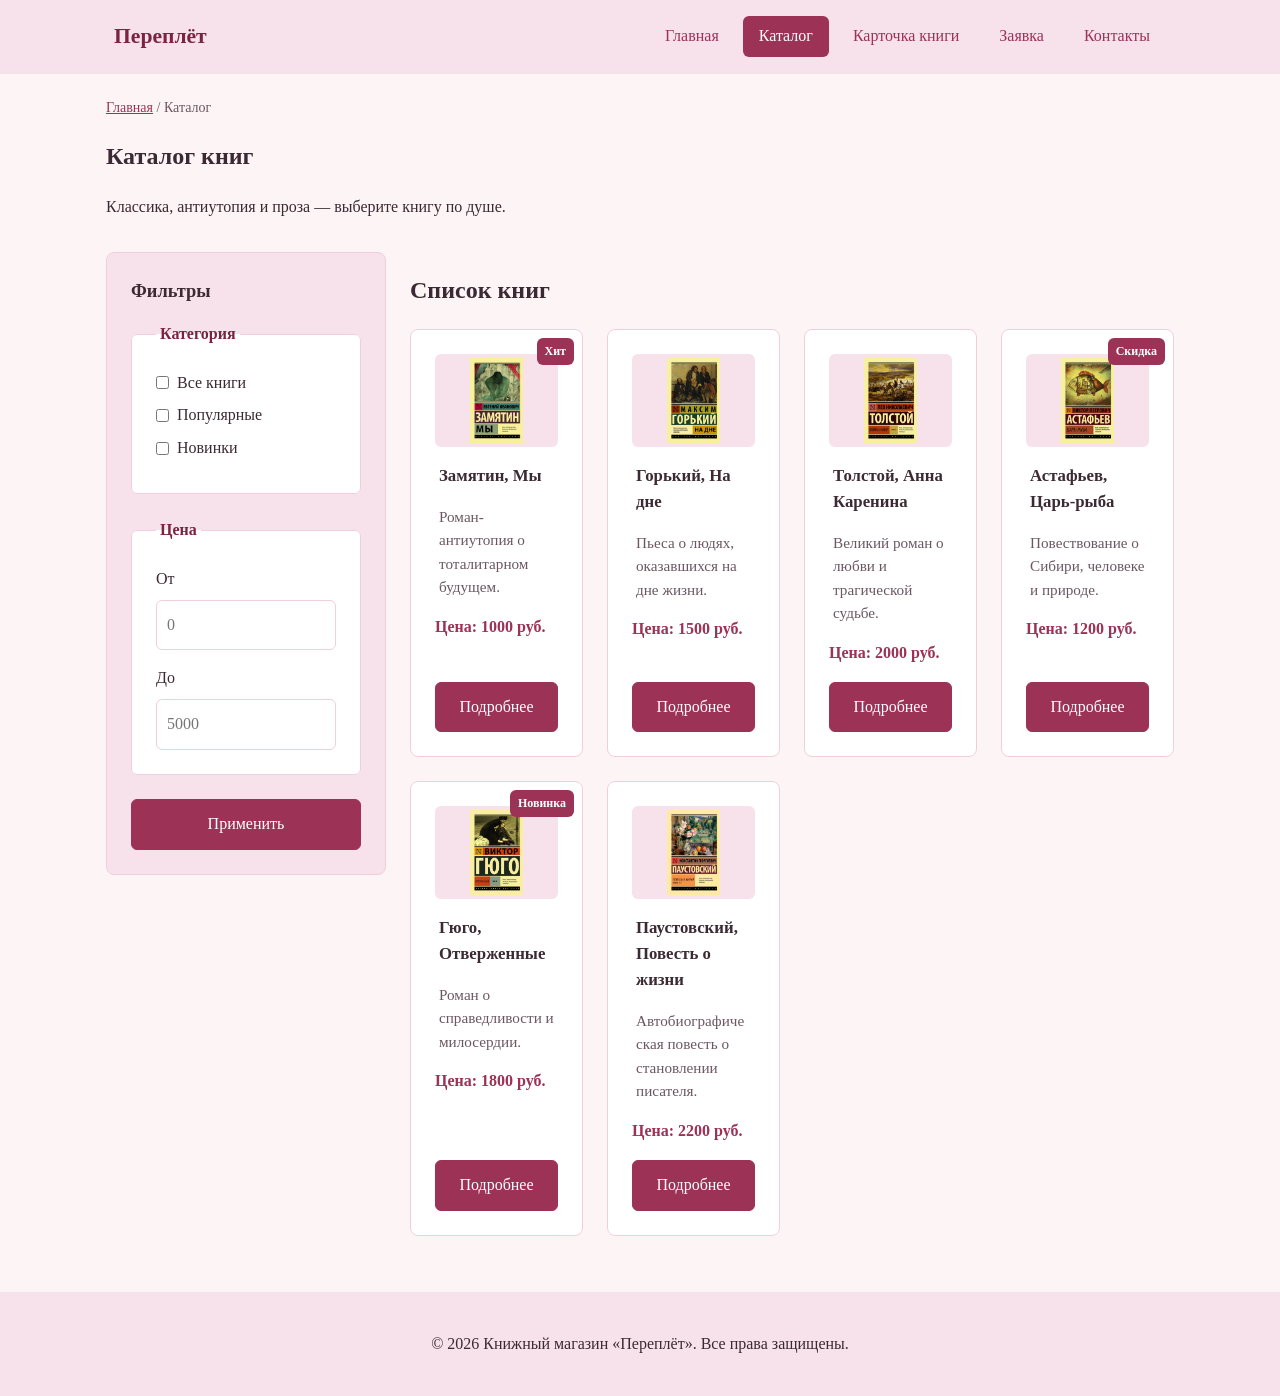
==== catalog.html @ 9b455388 "Initial commit: сайт книжного магазина «Переплёт»" ====
<!DOCTYPE html>
<html lang="ru">
<head>
  <meta charset="UTF-8">
  <meta name="viewport" content="width=device-width, initial-scale=1.0">
  <meta name="description" content="Каталог книг интернет-магазина «Переплёт».">
  <title>Каталог книг — Переплёт</title>
  <link rel="stylesheet" href="css/style.css">
  <link rel="stylesheet" href="css/responsive.css">
  <script src="js/main.js" defer></script>
</head>
<body>
  <a class="skip-link" href="#main">Перейти к основному содержимому</a>

  <header class="site-header">
    <div class="site-header__inner">
      <a class="site-header__logo" href="index.html">Переплёт</a>
      
      <input type="checkbox" id="nav-toggle" class="nav-toggle" aria-label="Открыть меню">
      <label for="nav-toggle" class="nav-toggle-label" aria-hidden="true"><span></span></label>

      <nav class="site-nav" aria-label="Основная навигация">
        <ul class="site-nav__list">
          <li><a class="site-nav__link" href="index.html">Главная</a></li>
          <li><a class="site-nav__link site-nav__link--active" href="catalog.html" aria-current="page">Каталог</a></li>
          <li><a class="site-nav__link" href="product.html">Карточка книги</a></li>
          <li><a class="site-nav__link" href="order.html">Заявка</a></li>
          <li><a class="site-nav__link" href="contacts.html">Контакты</a></li>
        </ul>
      </nav>
    </div>
  </header>

  <main id="main">
    <nav class="breadcrumbs" aria-label="Хлебные крошки">
      <a class="breadcrumbs__link" href="index.html">Главная</a>
      <span class="breadcrumbs__current">Каталог</span>
    </nav>

    <section class="section">
      <h1>Каталог книг</h1>
      <p>Классика, антиутопия и проза — выберите книгу по душе.</p>
    </section>

    <section class="catalog-layout">
      <aside class="catalog-filters">
        <h2>Фильтры</h2>
        <form class="filters-form" action="#" method="get">
          <fieldset>
            <legend>Категория</legend>
            <label class="filters-form__label"><input type="checkbox" name="category" value="all"> Все книги</label>
            <label class="filters-form__label"><input type="checkbox" name="category" value="popular"> Популярные</label>
            <label class="filters-form__label"><input type="checkbox" name="category" value="new"> Новинки</label>
          </fieldset>
          <fieldset>
            <legend>Цена</legend>
            <label class="filters-form__label" for="price-from">От</label>
            <input class="filters-form__input" id="price-from" name="price-from" type="number" min="0" placeholder="0">
            <label class="filters-form__label" for="price-to">До</label>
            <input class="filters-form__input" id="price-to" name="price-to" type="number" min="0" placeholder="5000">
          </fieldset>
          <button class="button button--primary" type="submit">Применить</button>
        </form>
      </aside>

      <section class="catalog-products">
        <h2>Список книг</h2>
        <div class="products-grid">
          <article class="product-card product-card--featured">
            <span class="product-card__badge">Хит</span>
            <img class="product-card__image"
                 src="images/im_1.jpg"
                 alt="Обложка книги «Мы»"
                 width="400" height="300" loading="lazy">
            <h3 class="product-card__title">Замятин, Мы</h3>
            <p class="product-card__description">Роман-антиутопия о тоталитарном будущем.</p>
            <p class="product-card__price">Цена: 1000 руб.</p>
            <a class="button button--primary product-card__button" href="product.html">Подробнее</a>
          </article>

          <article class="product-card">
            <img class="product-card__image" src="images/im_2.jpg" alt="Обложка пьесы «На дне»" width="400" height="300">
            <h3 class="product-card__title">Горький, На дне</h3>
            <p class="product-card__description">Пьеса о людях, оказавшихся на дне жизни.</p>
            <p class="product-card__price">Цена: 1500 руб.</p>
            <a class="button button--primary product-card__button" href="product.html">Подробнее</a>
          </article>

          <article class="product-card">
            <img class="product-card__image" src="images/im_3.jpg" alt="Обложка романа «Анна Каренина»" width="400" height="300">
            <h3 class="product-card__title">Толстой, Анна Каренина</h3>
            <p class="product-card__description">Великий роман о любви и трагической судьбе.</p>
            <p class="product-card__price">Цена: 2000 руб.</p>
            <a class="button button--primary product-card__button" href="product.html">Подробнее</a>
          </article>

          <article class="product-card product-card--discount">
            <span class="product-card__badge">Скидка</span>
            <img class="product-card__image" src="images/im_4.jpg" alt="Обложка книги «Царь-рыба»" width="400" height="300">
            <h3 class="product-card__title">Астафьев, Царь-рыба</h3>
            <p class="product-card__description">Повествование о Сибири, человеке и природе.</p>
            <p class="product-card__price">Цена: 1200 руб.</p>
            <a class="button button--primary product-card__button" href="product.html">Подробнее</a>
          </article>

          <article class="product-card product-card--new">
            <span class="product-card__badge">Новинка</span>
            <img class="product-card__image" src="images/im_5.jpg" alt="Обложка романа «Отверженные»" width="400" height="300">
            <h3 class="product-card__title">Гюго, Отверженные</h3>
            <p class="product-card__description">Роман о справедливости и милосердии.</p>
            <p class="product-card__price">Цена: 1800 руб.</p>
            <a class="button button--primary product-card__button" href="product.html">Подробнее</a>
          </article>

          <article class="product-card">
            <img class="product-card__image" src="images/im_6.jpg" alt="Обложка книги «Повесть о жизни»" width="400" height="300">
            <h3 class="product-card__title">Паустовский, Повесть о жизни</h3>
            <p class="product-card__description">Автобиографическая повесть о становлении писателя.</p>
            <p class="product-card__price">Цена: 2200 руб.</p>
            <a class="button button--primary product-card__button" href="product.html">Подробнее</a>
          </article>
        </div>
      </section>
    </section>
  </main>

  <footer class="site-footer">
    <p>&copy; 2026 Книжный магазин «Переплёт». Все права защищены.</p>
  </footer>
  <button class="to-top" id="to-top" type="button" aria-label="Наверх">↑</button>
</body>
</html>
---- css/style.css ----
/* ===================================
   1. Переменные проекта — палитра «пыльная роза»
   =================================== */
:root {
  --color-bg: #fdf4f6;
  --color-text: #3b2a33;
  --color-muted: #6b5762;
  --color-primary: #9c3256;
  --color-primary-dark: #7a2442;
  --color-border: #f0cfdc;
  --color-surface: #f7e1ea;
  --color-surface-accent: #fce6ef;
  --color-danger: #b83e52;
  --color-success: #3d7a52;
  --color-success-bg: #eff8f1;
  --color-white: #ffffff;

  --space-xs: 4px;
  --space-sm: 8px;
  --space-md: 16px;
  --space-lg: 24px;
  --space-xl: 32px;

  --radius-sm: 6px;
  --radius-md: 8px;
  --radius-lg: 12px;
}

/* ===================================
   2. Базовые стили (Mobile First)
   =================================== */
* { box-sizing: border-box; }
html { scroll-behavior: smooth; }

body {
  margin: 0;
  font-family: Georgia, "Times New Roman", serif;
  line-height: 1.55;
  color: var(--color-text);
  background-color: var(--color-bg);
  display: flex;
  flex-direction: column;
  min-height: 100vh;
  overflow-x: hidden;
}

html.no-scroll, body.no-scroll { overflow: hidden; }
body.no-scroll { padding-right: var(--scrollbar-width, 0px); }

main {
  flex: 1;
  padding: var(--space-lg) var(--space-md);
  width: 100%;
  max-width: 1100px;
  margin-inline: auto;
}

/* Ссылка пропуска (A11y) */
.skip-link {
  position: absolute;
  left: 16px;
  top: -100px;
  z-index: 1000;
  padding: 8px 12px;
  color: var(--color-white);
  background-color: var(--color-primary-dark);
  border-radius: var(--radius-sm);
  text-decoration: none;
}
.skip-link:focus, .skip-link:focus-visible { top: 16px; }

:focus-visible { outline: 3px solid var(--color-primary); outline-offset: 3px; }
a { color: var(--color-primary); }
a:hover { color: var(--color-primary-dark); }
img { max-width: 100%; height: auto; display: block; }

/* ===================================
   3. Блок: Кнопки
   =================================== */
.button {
  display: inline-block;
  padding: 12px var(--space-md);
  border: 1px solid transparent;
  border-radius: var(--radius-sm);
  font: inherit;
  text-decoration: none;
  cursor: pointer;
  text-align: center;
  transition: background-color 0.2s ease, color 0.2s ease, border-color 0.2s ease;
}

/* Основная кнопка — при наведении чуть темнее, но остаётся заливкой */
.button--primary {
  color: var(--color-white);
  background-color: var(--color-primary);
  border-color: var(--color-primary);
}
.button--primary:hover {
  color: var(--color-white);
  background-color: var(--color-primary-dark);
  border-color: var(--color-primary-dark);
}

/* Вторичная кнопка — при наведении НЕ становится однотонной заливкой */
.button--secondary {
  color: var(--color-primary);
  background-color: transparent;
  border: 1px solid var(--color-primary);
}
.button--secondary:hover {
  color: var(--color-primary-dark);
  background-color: var(--color-surface-accent);
  border-color: var(--color-primary-dark);
}

/* ===================================
   4. Блок: site-header и Бургер-меню
   =================================== */
.site-header {
  background-color: var(--color-surface);
  position: static;
  box-shadow: 0 1px 0 rgba(59, 42, 51, 0.06);
}

.site-header__inner {
  max-width: 1100px;
  margin: 0 auto;
  padding: var(--space-md);
  display: flex;
  flex-direction: column;
  align-items: center;
  position: relative;
}

.site-header__logo {
  font-weight: 700;
  font-size: 1.35rem;
  color: var(--color-primary-dark);
  text-decoration: none;
}

.nav-toggle { display: none; }

.nav-toggle-label {
  display: block;
  position: absolute;
  top: 50%;
  right: var(--space-md);
  transform: translateY(-50%);
  padding: 10px;
  cursor: pointer;
  z-index: 100;
}
.nav-toggle-label span,
.nav-toggle-label span::before,
.nav-toggle-label span::after {
  display: block;
  background: var(--color-primary);
  height: 2px;
  width: 25px;
  position: relative;
  transition: all 0.3s ease;
}
.nav-toggle-label span::before,
.nav-toggle-label span::after {
  content: '';
  position: absolute;
}
.nav-toggle-label span::before { top: -8px; }
.nav-toggle-label span::after { top: 8px; }

.nav-toggle:checked ~ .nav-toggle-label span { background: transparent; }
.nav-toggle:checked ~ .nav-toggle-label span::before { transform: rotate(45deg); top: 0; }
.nav-toggle:checked ~ .nav-toggle-label span::after { transform: rotate(-45deg); top: 0; }

.site-nav {
  display: none;
  width: 100%;
  margin-top: var(--space-md);
}
.nav-toggle:checked ~ .site-nav {
  display: block;
}

.site-nav__list {
  display: flex;
  flex-direction: column;
  align-items: stretch;
  gap: var(--space-xs);
  padding: 0;
  margin: 0;
  list-style: none;
}
.site-nav__link {
  display: block;
  padding: 12px var(--space-md);
  color: var(--color-primary);
  text-decoration: none;
  border-radius: var(--radius-sm);
  text-align: center;
  transition: background-color 0.2s ease, color 0.2s ease;
}
.site-nav__link:hover {
  color: var(--color-primary-dark);
  background-color: var(--color-surface-accent);
}
.site-nav__link--active {
  color: var(--color-white);
  background-color: var(--color-primary);
}

/* ===================================
   5. Остальные блоки
   =================================== */
.breadcrumbs {
  max-width: 1100px;
  margin: 0 auto var(--space-md);
  font-size: 14px;
  color: var(--color-muted);
}
.breadcrumbs__link { color: var(--color-primary); }
.breadcrumbs__current::before { content: " / "; }

/* ---------- HERO (главная) ---------- */
.hero {
  margin: 0 auto var(--space-xl);
  padding: var(--space-lg);
  background-color: var(--color-surface-accent);
  border: 1px solid var(--color-border);
  border-radius: var(--radius-lg);
}

.hero__content {
  padding: var(--space-md);
}

.hero__image-wrapper {
  margin-top: var(--space-lg);
  display: flex;
  align-items: center;
  justify-content: center;
}

.hero__image {
  width: 100%;
  height: auto;
  max-height: 420px;
  object-fit: contain;
  object-position: center;
  border-radius: var(--radius-md);
  background-color: var(--color-surface);
  padding: var(--space-xs);
}

/* ---------- Секции и сетки ---------- */
.section { margin: 0 auto var(--space-xl); }

.products-grid {
  display: grid;
  grid-template-columns: 1fr;
  gap: var(--space-lg);
}

/* ---------- Карточка товара ---------- */
.product-card {
  position: relative;
  display: flex;
  flex-direction: column;
  gap: var(--space-md);                 /* больше воздуха между блоками */
  padding: var(--space-lg);             /* увеличенный внутренний отступ */
  background-color: var(--color-white);
  border: 1px solid var(--color-border);
  border-radius: var(--radius-md);
  min-width: 0;
  text-align: center;                   /* мобильный вид: всё по центру */
}

/* Запасной вариант, если кнопки на странице товара идут без обёртки.
   Даёт вертикальный зазор между соседними кнопками. */
.product-card .button + .button {
  margin-top: var(--space-sm);
}

.product-card__image {
  width: 100%;
  aspect-ratio: 4 / 3;
  object-fit: contain;
  object-position: center;
  border-radius: var(--radius-sm);
  background-color: var(--color-surface);
  padding: var(--space-xs);
}

.product-card__title {
  margin: 0;
  font-size: 1.05rem;
  padding-inline: var(--space-xs);      /* текст не лип к краю карточки */
}

.product-card__description {
  margin: 0;
  color: var(--color-muted);
  font-size: 0.95rem;
  overflow-wrap: anywhere;
  padding-inline: var(--space-xs);
}

.product-card__price {
  margin: 0;
  font-weight: 700;
  color: var(--color-primary);
}

.product-card__button { margin-top: auto; width: 100%; }

.product-card__badge {
  position: absolute;
  top: var(--space-sm);
  right: var(--space-sm);
  padding: 4px 8px;
  font-size: 12px;
  font-weight: 700;
  color: var(--color-white);
  background-color: var(--color-primary);
  border-radius: var(--radius-sm);
  z-index: 1;
}

/* ---------- Группа кнопок на странице товара ----------
   Оберните кнопки «Оформить заявку» и «Вернуться в каталог» в
   <div class="product-actions">…</div>.
   flex-wrap + gap гарантируют, что при любом масштабе браузера
   кнопки не наезжают друг на друга. */
.product-actions {
  display: flex;
  flex-wrap: wrap;
  gap: var(--space-md);
  margin-top: var(--space-lg);
}
.product-actions .button {
  flex: 1 1 200px;      /* растягиваются, но не уже 200px */
  min-height: 44px;
}

/* ---------- Каталог ---------- */
.catalog-layout {
  margin: 0 auto var(--space-xl);
  display: grid;
  gap: var(--space-lg);
}

.catalog-filters {
  padding: var(--space-lg);             /* чуть больше воздуха вокруг фильтров */
  border: 1px solid var(--color-border);
  border-radius: var(--radius-md);
  background-color: var(--color-surface);
}
.catalog-filters h2 {
  margin: 0 0 var(--space-md);
  font-size: 1.15rem;
}

.filters-form { display: grid; gap: var(--space-lg); }

.filters-form fieldset {
  margin: 0;
  padding: var(--space-md) var(--space-lg) var(--space-lg);
  padding-top: var(--space-lg);          /* место под legend */
  border: 1px solid var(--color-border);
  border-radius: var(--radius-sm);
  background: var(--color-white);
}

/* legend «врезается» в рамку и не слипается с содержимым */
.filters-form legend {
  padding: 0 var(--space-xs);
  font-weight: 700;
  color: var(--color-primary-dark);
}

/* Чекбокс + текст в одну строку с гарантированным зазором */
.filters-form__label {
  display: flex;
  align-items: center;
  gap: var(--space-sm);
  margin-bottom: var(--space-sm);
  cursor: pointer;
}
.filters-form__label input[type="checkbox"] {
  margin: 0;
  flex: 0 0 auto;
}

/* Поля ввода — отступ снизу, чтобы «От» и «До» не слипались */
.filters-form__input {
  width: 100%;
  padding: 12px 10px;
  margin-bottom: var(--space-md);
  border: 1px solid var(--color-border);
  border-radius: var(--radius-sm);
  font: inherit;
}
/* У последнего поля в fieldset нижний отступ снимаем */
.filters-form__input:last-of-type {
  margin-bottom: 0;
}

/* Кнопка «Применить» — отделена от полей за счёт gap у .filters-form */
.filters-form .button {
  width: 100%;
  min-height: 44px;
}

/* ---------- Таблицы ---------- */
.table-wrapper {
  overflow-x: auto;
  -webkit-overflow-scrolling: touch;
  margin-block: var(--space-md);
  width: 100%;
}
.product-table {
  width: 100%;
  min-width: 600px;
  border-collapse: collapse;
  font-size: 14px;
}
.product-table th,
.product-table td {
  padding: var(--space-sm) var(--space-md);
  border: 1px solid var(--color-border);
  text-align: left;
}
.product-table caption {
  text-align: left;
  font-weight: 700;
  padding-bottom: var(--space-sm);
}
.product-table thead th { background-color: var(--color-surface); }

/* ---------- Формы ---------- */
.order-form {
  display: grid;
  gap: var(--space-md);
  width: 100%;
  max-width: 560px;
  margin: 0 auto;
}
.order-form__field { display: grid; gap: var(--space-xs); }
.order-form__label { font-weight: 700; }
.order-form__input,
.order-form__select,
.order-form__textarea {
  width: 100%;
  min-height: 44px;
  padding: 10px 12px;
  border: 1px solid var(--color-border);
  border-radius: var(--radius-sm);
  font: inherit;
}
.order-form__textarea { min-height: 120px; resize: vertical; }
.order-form__input--checkbox { min-height: auto; width: auto; }
.order-form__actions {
  display: flex;
  flex-direction: column;
  gap: var(--space-md);
  margin-top: var(--space-md);
}

/* ---------- Диалог ---------- */
.order-dialog {
  width: min(100% - 32px, 560px);
  max-height: 90vh;
  overflow-y: auto;
  padding: var(--space-lg);
  border: 1px solid var(--color-border);
  border-radius: var(--radius-lg);
}
.order-dialog::backdrop { background-color: rgba(59, 42, 51, 0.6); }
.order-dialog__title { margin-top: 0; }

/* ---------- Футер и кнопка «наверх» ---------- */
.site-footer {
  padding: var(--space-lg);
  background-color: var(--color-surface);
  text-align: center;
}
.to-top {
  position: fixed;
  right: 16px;
  bottom: 16px;
  width: 44px;
  height: 44px;
  border-radius: 50%;
  background-color: var(--color-primary);
  color: var(--color-white);
  font-size: 20px;
  border: none;
  cursor: pointer;
  z-index: 50;
  opacity: 0;
  visibility: hidden;
  transition: opacity 0.2s;
}
.to-top.is-visible { opacity: 1; visibility: visible; }
---- css/responsive.css ----
/* ===================================
   Адаптивные стили (Mobile First)
   =================================== */

/* Планшеты (от 640px) */
@media (min-width: 640px) {
  .products-grid { grid-template-columns: repeat(2, minmax(0, 1fr)); }
  .order-form__actions { flex-direction: row; }
}

/* Планшеты / Ноутбуки (от 768px) */
@media (min-width: 768px) {
  /* Возвращаем обычную шапку и скрываем бургер, sticky - фиксирует объект на одном месте */
  .site-header { position: sticky; top: 0; z-index: 100; }
  .site-header__inner {
    flex-direction: row;
    justify-content: space-between;
    padding: var(--space-md) var(--space-lg);
  }
  .nav-toggle-label { display: none; }

  /* Возвращаем меню в строку */
  .site-nav { display: block !important; width: auto; margin-top: 0; }
  .site-nav__list { flex-direction: row; flex-wrap: wrap; gap: var(--space-sm); }
  .site-nav__link { padding: 8px 16px; }

  .hero { padding: var(--space-xl); }

  /* На планшетах/десктопе сетка hero сама разносит текст и картинку,
     поэтому верхний отступ у картинки больше не нужен */
  .hero__image-wrapper { margin-top: 0; }

  /* На десктопе возвращаем карточкам левое выравнивание */
  .product-card { text-align: left; }

  .order-form { grid-template-columns: repeat(2, minmax(0, 1fr)); }
  .order-form__field--wide { grid-column: 1 / -1; }

  /* На широких экранах кнопки в группе не растягиваются на всю ширину,
     а прижимаются друг к другу с сохранением gap */
  .product-actions { justify-content: flex-start; }
  .product-actions .button { flex: 0 1 auto; min-width: 200px; }
}

/* Десктоп (от 900px) */
@media (min-width: 900px) {
  .hero {
    display: grid;
    grid-template-columns: 1fr 1fr;
    gap: var(--space-xl);
    align-items: center;
  }
}

/* Десктоп / Каталог (от 1024px) */
@media (min-width: 1024px) {
  .products-grid { grid-template-columns: repeat(3, minmax(0, 1fr)); }
  .catalog-layout {
    grid-template-columns: 280px minmax(0, 1fr);
    align-items: start;
  }
  .catalog-filters { position: sticky; top: 88px; }
}

/* Широкие экраны (от 1280px) */
@media (min-width: 1280px) {
  .products-grid { grid-template-columns: repeat(4, minmax(0, 1fr)); }
}


/* ===================================
   КАРТОЧНОЕ ПРЕДСТАВЛЕНИЕ ТАБЛИЦЫ (Мобильные)
   =================================== */
@media (max-width: 767px) {
  .table-wrapper:has(.product-table--specs) {
    overflow-x: visible;
  }

  .product-table--specs {
    min-width: 100%;
    display: block;
  }

  .product-table--specs thead {
    display: none;
  }

  .product-table--specs,
  .product-table--specs tbody,
  .product-table--specs tr,
  .product-table--specs td {
    display: block;
    width: 100%;
  }

  .product-table--specs tr {
    margin-bottom: var(--space-md);
    border: 1px solid var(--color-border);
    border-radius: var(--radius-md);
    background-color: var(--color-white);
    padding: var(--space-sm);
  }

  .product-table--specs th[scope="row"] {
    display: none;
  }

  .product-table--specs td {
    border: none;
    border-bottom: 1px solid var(--color-surface);
    display: flex;
    justify-content: space-between;
    align-items: center;
    padding: var(--space-sm) var(--space-xs);
    text-align: right;
  }

  .product-table--specs td:last-child {
    border-bottom: none;
  }

  .product-table--specs td::before {
    content: attr(data-label);
    font-weight: 700;
    color: var(--color-primary);
    text-align: left;
    padding-right: var(--space-md);
  }
}
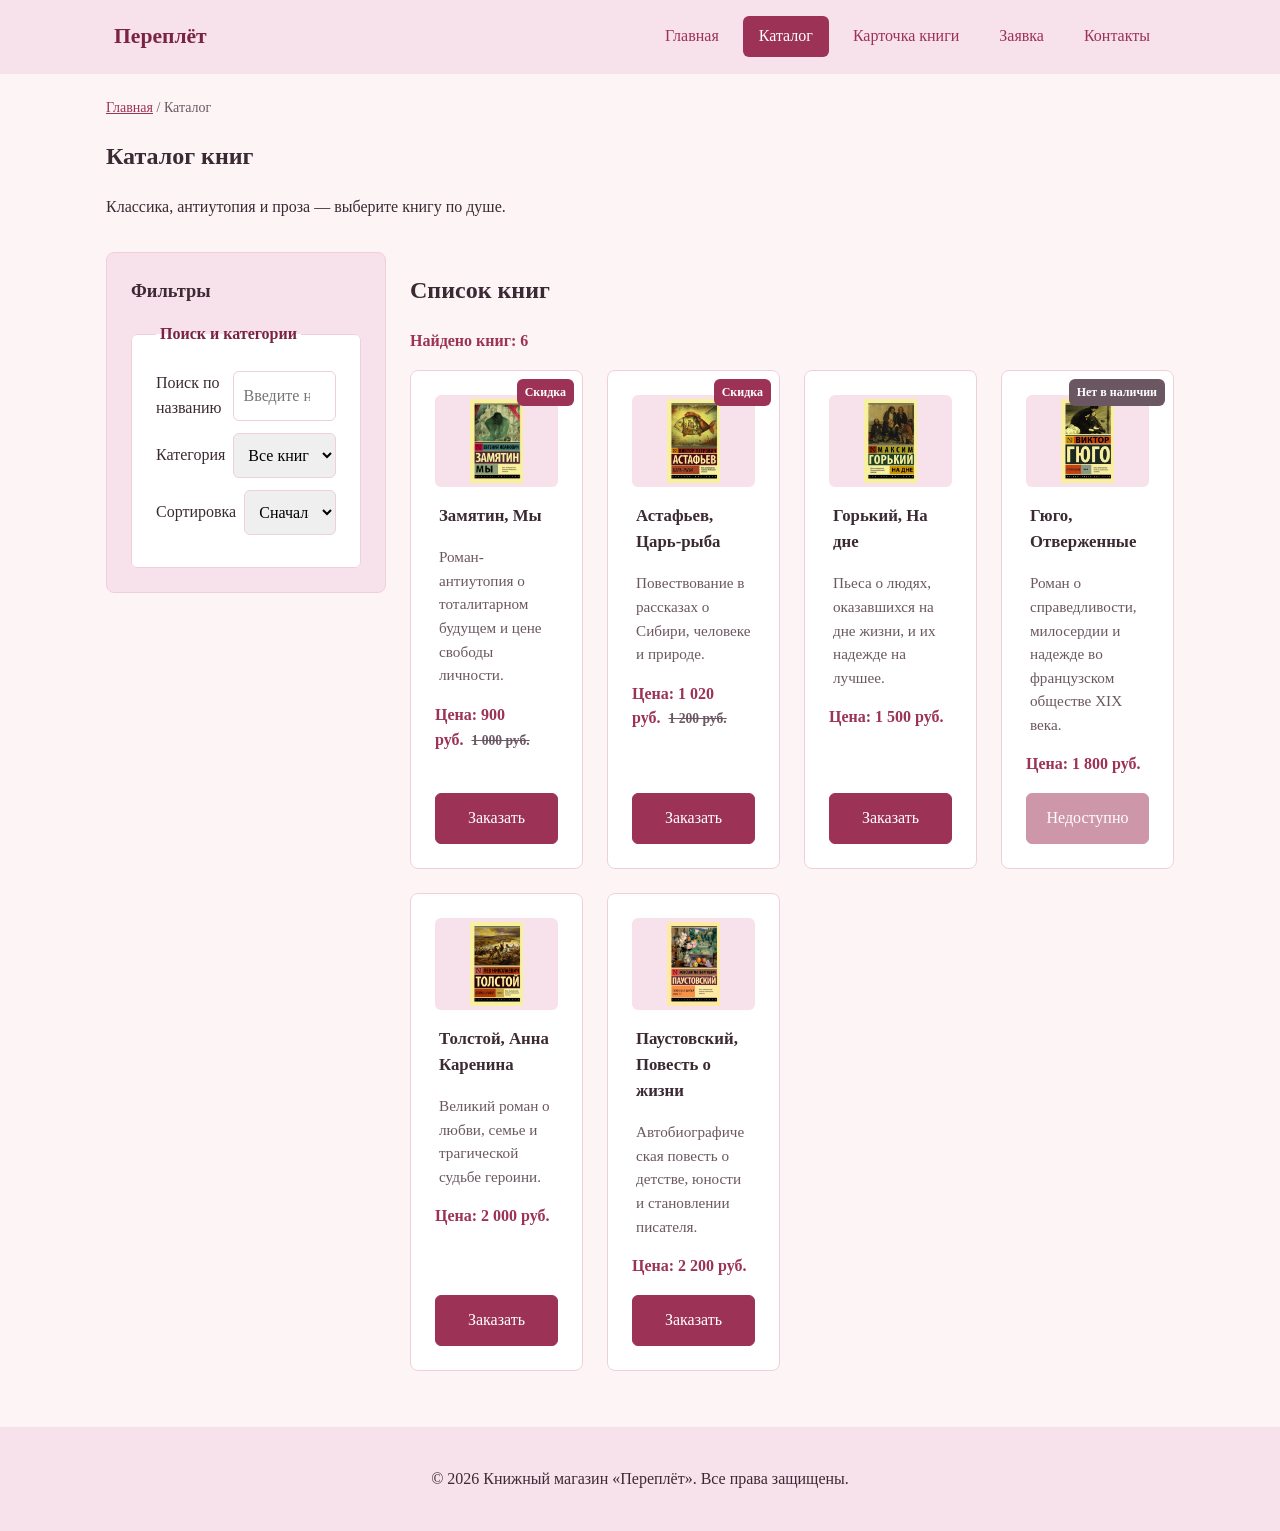
==== commit ca662ca8: "kr4-js-shop" ====
--- a/catalog.html
+++ b/catalog.html
@@ -7,6 +7,10 @@
   <title>Каталог книг — Переплёт</title>
   <link rel="stylesheet" href="css/style.css">
   <link rel="stylesheet" href="css/responsive.css">
+  
+  <!-- Подключаем скрипты (ПР №15–17) -->
+  <script src="js/data.js" defer></script>
+  <script src="js/catalog.js" defer></script>
   <script src="js/main.js" defer></script>
 </head>
 <body>
@@ -45,81 +49,42 @@
     <section class="catalog-layout">
       <aside class="catalog-filters">
         <h2>Фильтры</h2>
-        <form class="filters-form" action="#" method="get">
+        <div class="filters-form">
           <fieldset>
-            <legend>Категория</legend>
-            <label class="filters-form__label"><input type="checkbox" name="category" value="all"> Все книги</label>
-            <label class="filters-form__label"><input type="checkbox" name="category" value="popular"> Популярные</label>
-            <label class="filters-form__label"><input type="checkbox" name="category" value="new"> Новинки</label>
+            <legend>Поиск и категории</legend>
+            <div class="filters-form__label">
+              <label for="catalog-search">Поиск по названию</label>
+              <input id="catalog-search" class="filters-form__input" type="search" placeholder="Введите название..." autocomplete="off">
+            </div>
+            
+            <div class="filters-form__label" style="margin-top: 12px;">
+              <label for="category-filter">Категория</label>
+              <select id="category-filter" class="filters-form__input">
+                <option value="all">Все книги</option>
+                <option value="classic">Классика</option>
+                <option value="prose">Проза</option>
+                <option value="foreign">Зарубежная</option>
+              </select>
+            </div>
+
+            <div class="filters-form__label" style="margin-top: 12px;">
+              <label for="sort-select">Сортировка</label>
+              <select id="sort-select" class="filters-form__input">
+                <option value="asc">Сначала дешевле</option>
+                <option value="desc">Сначала дороже</option>
+              </select>
+            </div>
           </fieldset>
-          <fieldset>
-            <legend>Цена</legend>
-            <label class="filters-form__label" for="price-from">От</label>
-            <input class="filters-form__input" id="price-from" name="price-from" type="number" min="0" placeholder="0">
-            <label class="filters-form__label" for="price-to">До</label>
-            <input class="filters-form__input" id="price-to" name="price-to" type="number" min="0" placeholder="5000">
-          </fieldset>
-          <button class="button button--primary" type="submit">Применить</button>
-        </form>
+        </div>
       </aside>
 
       <section class="catalog-products">
         <h2>Список книг</h2>
-        <div class="products-grid">
-          <article class="product-card product-card--featured">
-            <span class="product-card__badge">Хит</span>
-            <img class="product-card__image"
-                 src="images/im_1.jpg"
-                 alt="Обложка книги «Мы»"
-                 width="400" height="300" loading="lazy">
-            <h3 class="product-card__title">Замятин, Мы</h3>
-            <p class="product-card__description">Роман-антиутопия о тоталитарном будущем.</p>
-            <p class="product-card__price">Цена: 1000 руб.</p>
-            <a class="button button--primary product-card__button" href="product.html">Подробнее</a>
-          </article>
-
-          <article class="product-card">
-            <img class="product-card__image" src="images/im_2.jpg" alt="Обложка пьесы «На дне»" width="400" height="300">
-            <h3 class="product-card__title">Горький, На дне</h3>
-            <p class="product-card__description">Пьеса о людях, оказавшихся на дне жизни.</p>
-            <p class="product-card__price">Цена: 1500 руб.</p>
-            <a class="button button--primary product-card__button" href="product.html">Подробнее</a>
-          </article>
-
-          <article class="product-card">
-            <img class="product-card__image" src="images/im_3.jpg" alt="Обложка романа «Анна Каренина»" width="400" height="300">
-            <h3 class="product-card__title">Толстой, Анна Каренина</h3>
-            <p class="product-card__description">Великий роман о любви и трагической судьбе.</p>
-            <p class="product-card__price">Цена: 2000 руб.</p>
-            <a class="button button--primary product-card__button" href="product.html">Подробнее</a>
-          </article>
-
-          <article class="product-card product-card--discount">
-            <span class="product-card__badge">Скидка</span>
-            <img class="product-card__image" src="images/im_4.jpg" alt="Обложка книги «Царь-рыба»" width="400" height="300">
-            <h3 class="product-card__title">Астафьев, Царь-рыба</h3>
-            <p class="product-card__description">Повествование о Сибири, человеке и природе.</p>
-            <p class="product-card__price">Цена: 1200 руб.</p>
-            <a class="button button--primary product-card__button" href="product.html">Подробнее</a>
-          </article>
-
-          <article class="product-card product-card--new">
-            <span class="product-card__badge">Новинка</span>
-            <img class="product-card__image" src="images/im_5.jpg" alt="Обложка романа «Отверженные»" width="400" height="300">
-            <h3 class="product-card__title">Гюго, Отверженные</h3>
-            <p class="product-card__description">Роман о справедливости и милосердии.</p>
-            <p class="product-card__price">Цена: 1800 руб.</p>
-            <a class="button button--primary product-card__button" href="product.html">Подробнее</a>
-          </article>
-
-          <article class="product-card">
-            <img class="product-card__image" src="images/im_6.jpg" alt="Обложка книги «Повесть о жизни»" width="400" height="300">
-            <h3 class="product-card__title">Паустовский, Повесть о жизни</h3>
-            <p class="product-card__description">Автобиографическая повесть о становлении писателя.</p>
-            <p class="product-card__price">Цена: 2200 руб.</p>
-            <a class="button button--primary product-card__button" href="product.html">Подробнее</a>
-          </article>
-        </div>
+        <p class="catalog-count" aria-live="polite" style="font-weight: bold; color: var(--color-primary); margin-bottom: 16px;"></p>
+        <p class="catalog-empty" hidden style="color: var(--color-muted); padding: 20px; border: 1px dashed var(--color-border); border-radius: 8px; text-align: center;">По выбранным условиям книги не найдены.</p>
+        
+        <!-- СЮДА JS ВЫВОДИТ КАРТОЧКИ -->
+        <div class="products-grid" data-products-container></div>
       </section>
     </section>
   </main>
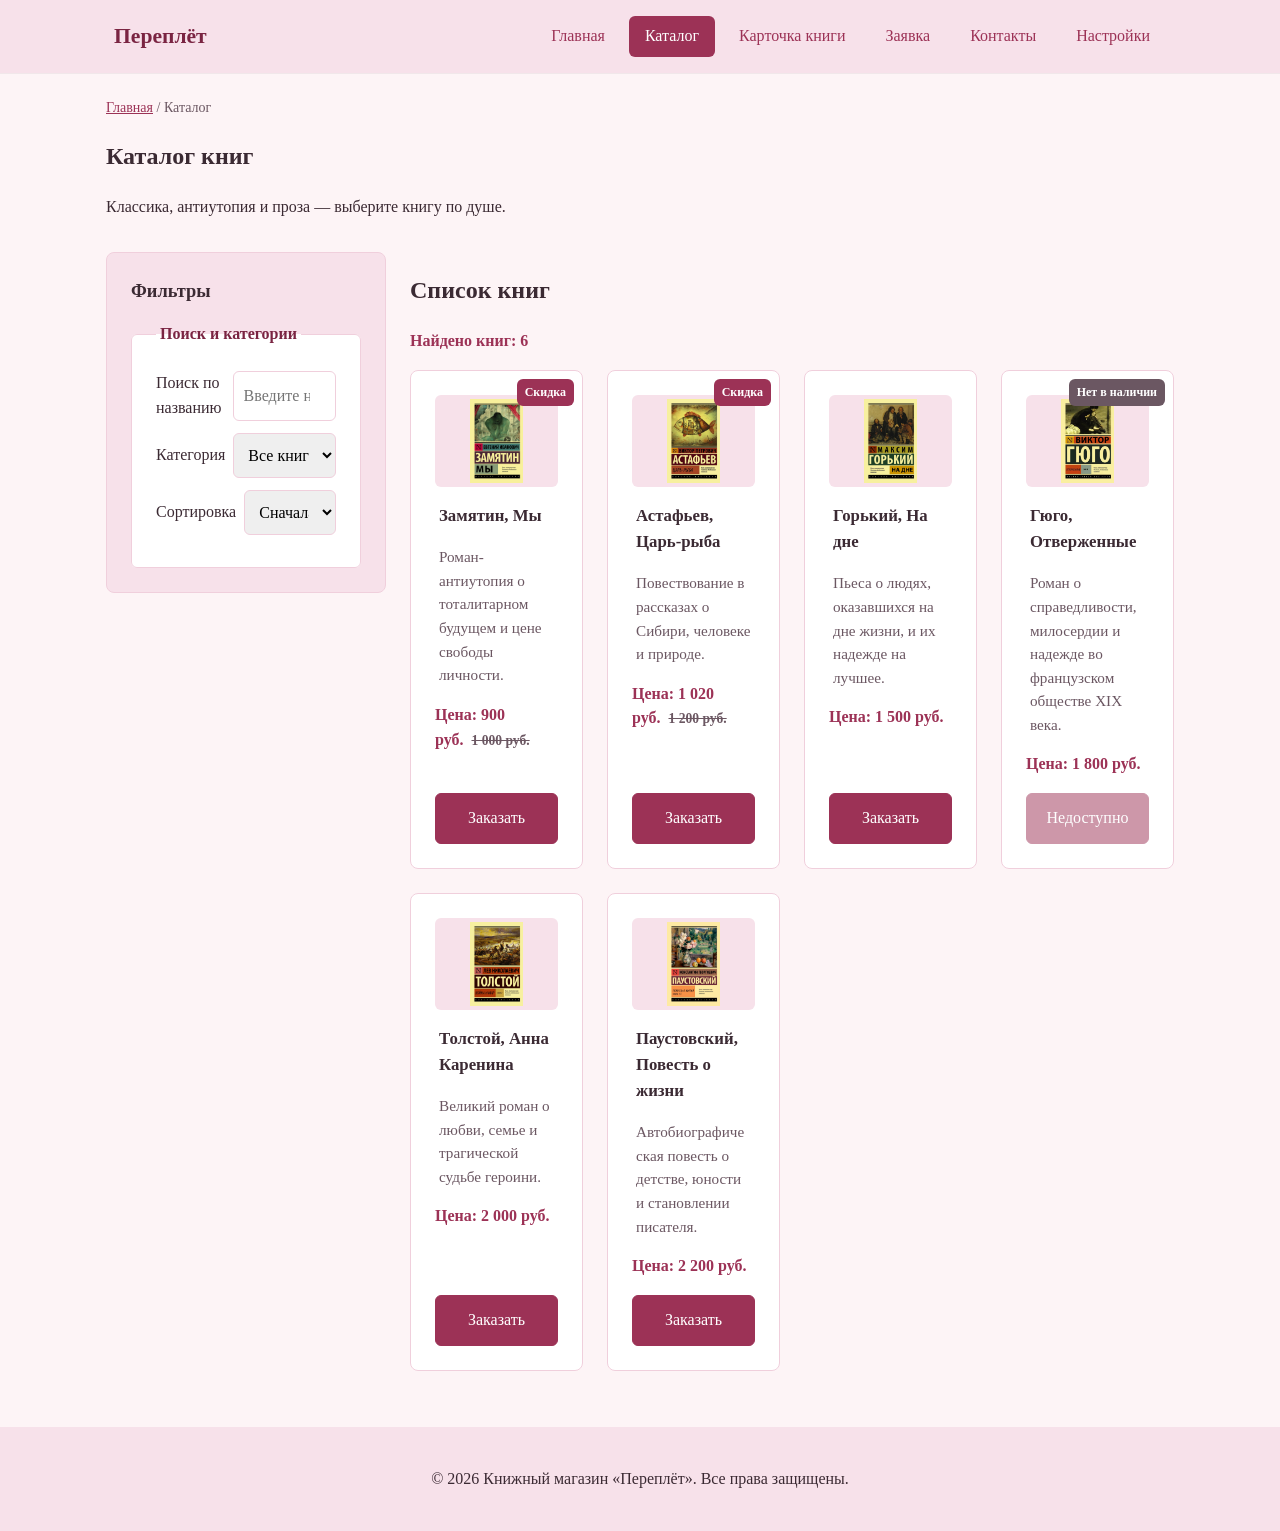
==== commit f8e4ddd9: "kr4-js-shop" ====
--- a/catalog.html
+++ b/catalog.html
@@ -7,38 +7,41 @@
   <title>Каталог книг — Переплёт</title>
   <link rel="stylesheet" href="css/style.css">
   <link rel="stylesheet" href="css/responsive.css">
-  
-  <!-- Подключаем скрипты (ПР №15–17) -->
+  <link rel="stylesheet" href="css/themes.css">
+
+  <script src="js/settings.js" defer></script>
+  <script src="js/i18n.js" defer></script>
   <script src="js/data.js" defer></script>
   <script src="js/catalog.js" defer></script>
   <script src="js/main.js" defer></script>
 </head>
 <body>
-  <a class="skip-link" href="#main">Перейти к основному содержимому</a>
+  <a class="skip-link" href="#main" data-i18n="skipLink">Перейти к основному содержимому</a>
 
   <header class="site-header">
     <div class="site-header__inner">
-      <a class="site-header__logo" href="index.html">Переплёт</a>
-      
-      <input type="checkbox" id="nav-toggle" class="nav-toggle" aria-label="Открыть меню">
+      <a class="site-header__logo" href="index.html" data-i18n="logo">Переплёт</a>
+
+      <input type="checkbox" id="nav-toggle" class="nav-toggle" aria-label="Открыть меню" data-i18n-aria-label="nav.menu.open">
       <label for="nav-toggle" class="nav-toggle-label" aria-hidden="true"><span></span></label>
 
-      <nav class="site-nav" aria-label="Основная навигация">
+      <nav class="site-nav" aria-label="Основная навигация" data-i18n-aria-label="nav.menu.label">
         <ul class="site-nav__list">
-          <li><a class="site-nav__link" href="index.html">Главная</a></li>
-          <li><a class="site-nav__link site-nav__link--active" href="catalog.html" aria-current="page">Каталог</a></li>
-          <li><a class="site-nav__link" href="product.html">Карточка книги</a></li>
-          <li><a class="site-nav__link" href="order.html">Заявка</a></li>
-          <li><a class="site-nav__link" href="contacts.html">Контакты</a></li>
+          <li><a class="site-nav__link" href="index.html" data-i18n="nav.home">Главная</a></li>
+          <li><a class="site-nav__link site-nav__link--active" href="catalog.html" aria-current="page" data-i18n="nav.catalog">Каталог</a></li>
+          <li><a class="site-nav__link" href="product.html" data-i18n="nav.product">Карточка книги</a></li>
+          <li><a class="site-nav__link" href="order.html" data-i18n="nav.order">Заявка</a></li>
+          <li><a class="site-nav__link" href="contacts.html" data-i18n="nav.contacts">Контакты</a></li>
+          <li><a class="site-nav__link" href="settings.html" data-i18n="nav.settings">Настройки</a></li>
         </ul>
       </nav>
     </div>
   </header>
 
   <main id="main">
-    <nav class="breadcrumbs" aria-label="Хлебные крошки">
-      <a class="breadcrumbs__link" href="index.html">Главная</a>
-      <span class="breadcrumbs__current">Каталог</span>
+    <nav class="breadcrumbs" aria-label="Хлебные крошки" data-i18n-aria-label="breadcrumbs.label">
+      <a class="breadcrumbs__link" href="index.html" data-i18n="breadcrumbs.home">Главная</a>
+      <span class="breadcrumbs__current" data-i18n="nav.catalog">Каталог</span>
     </nav>
 
     <section class="section">
@@ -56,7 +59,7 @@
               <label for="catalog-search">Поиск по названию</label>
               <input id="catalog-search" class="filters-form__input" type="search" placeholder="Введите название..." autocomplete="off">
             </div>
-            
+
             <div class="filters-form__label" style="margin-top: 12px;">
               <label for="category-filter">Категория</label>
               <select id="category-filter" class="filters-form__input">
@@ -82,16 +85,15 @@
         <h2>Список книг</h2>
         <p class="catalog-count" aria-live="polite" style="font-weight: bold; color: var(--color-primary); margin-bottom: 16px;"></p>
         <p class="catalog-empty" hidden style="color: var(--color-muted); padding: 20px; border: 1px dashed var(--color-border); border-radius: 8px; text-align: center;">По выбранным условиям книги не найдены.</p>
-        
-        <!-- СЮДА JS ВЫВОДИТ КАРТОЧКИ -->
+
         <div class="products-grid" data-products-container></div>
       </section>
     </section>
   </main>
 
   <footer class="site-footer">
-    <p>&copy; 2026 Книжный магазин «Переплёт». Все права защищены.</p>
+    <p data-i18n="footer.copy">&copy; 2026 Книжный магазин «Переплёт». Все права защищены.</p>
   </footer>
-  <button class="to-top" id="to-top" type="button" aria-label="Наверх">↑</button>
+  <button class="to-top" id="to-top" type="button" aria-label="Наверх" data-i18n-aria-label="toTop">↑</button>
 </body>
 </html>
--- a/css/themes.css
+++ b/css/themes.css
@@ -0,0 +1,77 @@
+/* ===================================
+   themes.css — тёмная тема + стили страницы настроек
+   =================================== */
+
+/* ---------- ТЁМНАЯ ТЕМА ---------- */
+html[data-theme="dark"] {
+  --color-bg: #1e171b;
+  --color-text: #f2e4e9;
+  --color-muted: #b8a3ae;
+  --color-primary: #e07a9c;
+  --color-primary-dark: #f3a8c1;
+  --color-border: #3d2b34;
+  --color-surface: #2a2026;
+  --color-surface-accent: #33262d;
+  --color-danger: #ff7a8a;
+  --color-success: #6fd09a;
+  --color-success-bg: #1d3328;
+  --color-white: #ffffff;
+}
+
+/* Плавный переход при смене темы */
+html, body,
+.site-header, .site-footer,
+.product-card, .catalog-filters,
+.order-form__input, .order-form__select, .order-form__textarea,
+.button, .hero, .filters-form fieldset,
+.settings-fieldset {
+  transition: background-color 0.25s ease, color 0.25s ease, border-color 0.25s ease;
+}
+
+html[data-theme="dark"] .site-header__logo {
+  color: #f3a8c1;
+}
+
+html[data-theme="dark"] .button--primary:hover {
+  background-color: var(--color-primary-dark);
+  border-color: var(--color-primary-dark);
+  color: #1e171b;
+}
+
+html[data-theme="dark"] .button--secondary:hover {
+  background-color: var(--color-surface-accent);
+}
+
+/* ---------- СТИЛИ СТРАНИЦЫ НАСТРОЕК ---------- */
+.settings-form {
+  max-width: 640px;
+  margin-inline: auto;
+}
+
+.settings-fieldset {
+  padding: var(--space-md) var(--space-lg) var(--space-lg);
+  padding-top: var(--space-lg);
+  border: 1px solid var(--color-border);
+  border-radius: var(--radius-md);
+  background: var(--color-white);
+}
+
+html[data-theme="dark"] .settings-fieldset {
+  background: var(--color-surface);
+}
+
+.settings-fieldset legend {
+  padding: 0 var(--space-xs);
+  font-weight: 700;
+  color: var(--color-primary-dark);
+}
+
+.settings-options {
+  display: grid;
+  gap: var(--space-sm);
+  margin-top: var(--space-sm);
+}
+
+.settings-options .filters-form__label {
+  margin-bottom: 0;
+}
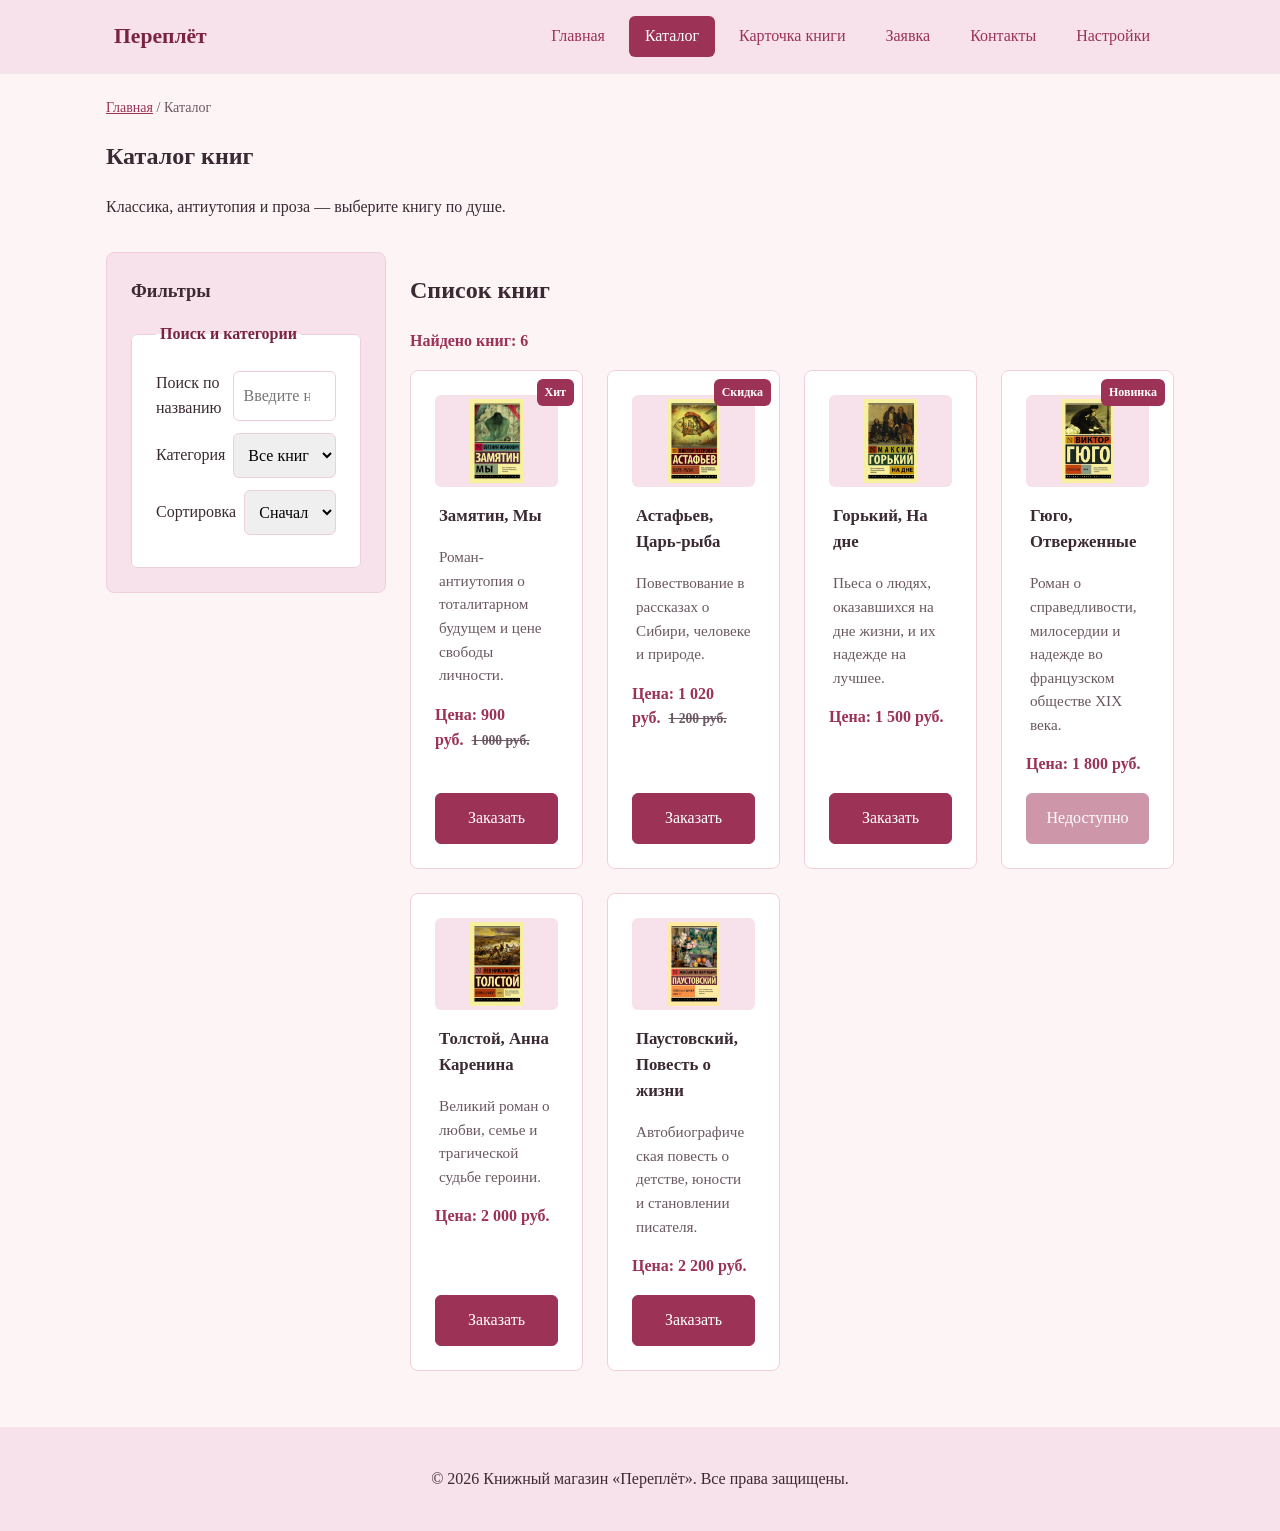
==== commit 5ab98b0b: "kr4-js-shop" ====
--- a/catalog.html
+++ b/catalog.html
@@ -3,12 +3,11 @@
 <head>
   <meta charset="UTF-8">
   <meta name="viewport" content="width=device-width, initial-scale=1.0">
-  <meta name="description" content="Каталог книг интернет-магазина «Переплёт».">
-  <title>Каталог книг — Переплёт</title>
+  <meta name="description" content="Каталог книг интернет-магазина «Переплёт»." data-i18n="meta.catalog.description">
+  <title data-i18n="meta.catalog.title">Каталог книг — Переплёт</title>
   <link rel="stylesheet" href="css/style.css">
   <link rel="stylesheet" href="css/responsive.css">
   <link rel="stylesheet" href="css/themes.css">
-
   <script src="js/settings.js" defer></script>
   <script src="js/i18n.js" defer></script>
   <script src="js/data.js" defer></script>
@@ -45,36 +44,36 @@
     </nav>
 
     <section class="section">
-      <h1>Каталог книг</h1>
-      <p>Классика, антиутопия и проза — выберите книгу по душе.</p>
+      <h1 data-i18n="catalog.title">Каталог книг</h1>
+      <p data-i18n="catalog.intro">Классика, антиутопия и проза — выберите книгу по душе.</p>
     </section>
 
     <section class="catalog-layout">
       <aside class="catalog-filters">
-        <h2>Фильтры</h2>
+        <h2 data-i18n="catalog.filters.title">Фильтры</h2>
         <div class="filters-form">
           <fieldset>
-            <legend>Поиск и категории</legend>
+            <legend data-i18n="catalog.filters.legend">Поиск и категории</legend>
             <div class="filters-form__label">
-              <label for="catalog-search">Поиск по названию</label>
-              <input id="catalog-search" class="filters-form__input" type="search" placeholder="Введите название..." autocomplete="off">
+              <label for="catalog-search" data-i18n="catalog.filters.searchLabel">Поиск по названию</label>
+              <input id="catalog-search" class="filters-form__input" type="search" placeholder="Введите название..." autocomplete="off" data-i18n-placeholder="catalog.filters.searchPlaceholder">
             </div>
 
             <div class="filters-form__label" style="margin-top: 12px;">
-              <label for="category-filter">Категория</label>
+              <label for="category-filter" data-i18n="catalog.filters.categoryLabel">Категория</label>
               <select id="category-filter" class="filters-form__input">
-                <option value="all">Все книги</option>
-                <option value="classic">Классика</option>
-                <option value="prose">Проза</option>
-                <option value="foreign">Зарубежная</option>
+                <option value="all" data-i18n="catalog.filters.categoryAll">Все книги</option>
+                <option value="classic" data-i18n="catalog.filters.categoryClassic">Классика</option>
+                <option value="prose" data-i18n="catalog.filters.categoryProse">Проза</option>
+                <option value="foreign" data-i18n="catalog.filters.categoryForeign">Зарубежная</option>
               </select>
             </div>
 
             <div class="filters-form__label" style="margin-top: 12px;">
-              <label for="sort-select">Сортировка</label>
+              <label for="sort-select" data-i18n="catalog.filters.sortLabel">Сортировка</label>
               <select id="sort-select" class="filters-form__input">
-                <option value="asc">Сначала дешевле</option>
-                <option value="desc">Сначала дороже</option>
+                <option value="asc" data-i18n="catalog.filters.sortAsc">Сначала дешевле</option>
+                <option value="desc" data-i18n="catalog.filters.sortDesc">Сначала дороже</option>
               </select>
             </div>
           </fieldset>
@@ -82,9 +81,9 @@
       </aside>
 
       <section class="catalog-products">
-        <h2>Список книг</h2>
+        <h2 data-i18n="catalog.products.title">Список книг</h2>
         <p class="catalog-count" aria-live="polite" style="font-weight: bold; color: var(--color-primary); margin-bottom: 16px;"></p>
-        <p class="catalog-empty" hidden style="color: var(--color-muted); padding: 20px; border: 1px dashed var(--color-border); border-radius: 8px; text-align: center;">По выбранным условиям книги не найдены.</p>
+        <p class="catalog-empty" hidden data-i18n="catalog.empty" style="color: var(--color-muted); padding: 20px; border: 1px dashed var(--color-border); border-radius: 8px; text-align: center;">По выбранным условиям книги не найдены.</p>
 
         <div class="products-grid" data-products-container></div>
       </section>
--- a/css/themes.css
+++ b/css/themes.css
@@ -2,7 +2,7 @@
    themes.css — тёмная тема + стили страницы настроек
    =================================== */
 
-/* ---------- ТЁМНАЯ ТЕМА ---------- */
+/* ---------- ПАЛИТРА ТЁМНОЙ ТЕМЫ ---------- */
 html[data-theme="dark"] {
   --color-bg: #1e171b;
   --color-text: #f2e4e9;
@@ -10,39 +10,286 @@
   --color-primary: #e07a9c;
   --color-primary-dark: #f3a8c1;
   --color-border: #3d2b34;
-  --color-surface: #2a2026;
-  --color-surface-accent: #33262d;
+  --color-surface: #2a2026;          /* панели, фильтры, карточки */
+  --color-surface-accent: #33262d;   /* hover, акцентные блоки */
+  --color-white: #ffffff;            /* оставляем белым для текста на кнопках */
   --color-danger: #ff7a8a;
   --color-success: #6fd09a;
   --color-success-bg: #1d3328;
-  --color-white: #ffffff;
-}
-
-/* Плавный переход при смене темы */
-html, body,
-.site-header, .site-footer,
-.product-card, .catalog-filters,
-.order-form__input, .order-form__select, .order-form__textarea,
-.button, .hero, .filters-form fieldset,
-.settings-fieldset {
-  transition: background-color 0.25s ease, color 0.25s ease, border-color 0.25s ease;
+
+  /* Дополнительные переменные для «отсеков» внутри карточек */
+  --color-inset: #221a1f;            /* темнее, чем карточка */
+  --color-input: #2f242a;            /* фон полей ввода */
+}
+
+/* Плавный переход при смене темы — расширенный список элементов */
+html,
+body,
+.site-header,
+.site-footer,
+.site-nav__link,
+.hero,
+.hero__image,
+.product-card,
+.product-card__image,
+.catalog-filters,
+.filters-form fieldset,
+.filters-form__input,
+.product-table th,
+.product-table td,
+.product-table thead th,
+.product-table--specs tr,
+.order-form__input,
+.order-form__select,
+.order-form__textarea,
+.order-dialog,
+.button,
+.settings-fieldset,
+.breadcrumbs,
+.to-top {
+  transition:
+    background-color 0.25s ease,
+    color 0.25s ease,
+    border-color 0.25s ease;
+}
+
+/* ---------- ОБЩИЕ ПРАВИЛА ДЛЯ ТЁМНОЙ ТЕМЫ ---------- */
+
+/* Шапка и футер */
+html[data-theme="dark"] .site-header,
+html[data-theme="dark"] .site-footer {
+  background-color: var(--color-surface);
+  color: var(--color-text);
 }
 
 html[data-theme="dark"] .site-header__logo {
-  color: #f3a8c1;
-}
-
+  color: var(--color-primary-dark);
+}
+
+html[data-theme="dark"] .site-nav__link {
+  color: var(--color-primary);
+}
+html[data-theme="dark"] .site-nav__link:hover {
+  color: var(--color-primary-dark);
+  background-color: var(--color-surface-accent);
+}
+html[data-theme="dark"] .site-nav__link--active {
+  color: var(--color-white);
+  background-color: var(--color-primary);
+}
+
+/* Кнопки */
+html[data-theme="dark"] .button--primary {
+  color: var(--color-white);
+  background-color: var(--color-primary);
+  border-color: var(--color-primary);
+}
 html[data-theme="dark"] .button--primary:hover {
+  color: #1e171b;
   background-color: var(--color-primary-dark);
   border-color: var(--color-primary-dark);
+}
+html[data-theme="dark"] .button--secondary {
+  color: var(--color-primary);
+  background-color: transparent;
+  border-color: var(--color-primary);
+}
+html[data-theme="dark"] .button--secondary:hover {
+  color: var(--color-primary-dark);
+  background-color: var(--color-surface-accent);
+  border-color: var(--color-primary-dark);
+}
+
+/* ---------- СТРАНИЦА «ГЛАВНАЯ» ---------- */
+
+/* Hero-блок */
+html[data-theme="dark"] .hero {
+  background-color: var(--color-surface-accent);
+  border-color: var(--color-border);
+  color: var(--color-text);
+}
+
+/* Обёртка/фон картинки в hero */
+html[data-theme="dark"] .hero__image {
+  background-color: var(--color-surface);
+  border: 1px solid var(--color-border);
+}
+
+/* Карточки товаров (в т.ч. на главной) */
+html[data-theme="dark"] .product-card {
+  background-color: var(--color-surface);
+  border-color: var(--color-border);
+  color: var(--color-text);
+}
+
+/* Внутренняя область карточки (картинка) */
+html[data-theme="dark"] .product-card__image {
+  background-color: var(--color-inset);
+}
+
+html[data-theme="dark"] .product-card__title {
+  color: var(--color-text);
+}
+
+html[data-theme="dark"] .product-card__description {
+  color: var(--color-muted);
+}
+
+html[data-theme="dark"] .product-card__price {
+  color: var(--color-primary-dark);
+}
+
+html[data-theme="dark"] .product-card__badge {
   color: #1e171b;
-}
-
-html[data-theme="dark"] .button--secondary:hover {
+  background-color: var(--color-primary-dark);
+}
+
+/* ---------- КАТАЛОГ И ОКНО ФИЛЬТРОВ ---------- */
+
+/* Внешняя панель фильтров */
+html[data-theme="dark"] .catalog-filters {
+  background-color: var(--color-surface);
+  border-color: var(--color-border);
+  color: var(--color-text);
+}
+
+/* Внутренние блоки (fieldset) фильтров — темнее панели */
+html[data-theme="dark"] .filters-form fieldset {
+  background-color: var(--color-inset);
+  border-color: var(--color-border);
+  color: var(--color-text);
+}
+
+html[data-theme="dark"] .filters-form legend {
+  color: var(--color-primary-dark);
+}
+
+/* Поля ввода в фильтрах */
+html[data-theme="dark"] .filters-form__input {
+  background-color: var(--color-input);
+  color: var(--color-text);
+  border-color: var(--color-border);
+}
+html[data-theme="dark"] .filters-form__input::placeholder {
+  color: var(--color-muted);
+}
+html[data-theme="dark"] .filters-form__input:focus {
+  outline: 3px solid var(--color-primary);
+  outline-offset: 2px;
+}
+
+/* Сообщение «книги не найдены» */
+html[data-theme="dark"] .catalog-empty {
+  color: var(--color-muted);
+  border-color: var(--color-border);
+}
+
+/* ---------- КАРТОЧКА КНИГИ И ТАБЛИЦА ХАРАКТЕРИСТИК ---------- */
+
+/* Блок карточки книги на странице товара */
+html[data-theme="dark"] .product-detail {
+  color: var(--color-text);
+}
+
+html[data-theme="dark"] .product-detail__image {
+  background-color: var(--color-inset);
+  border: 1px solid var(--color-border);
+}
+
+html[data-theme="dark"] .product-detail__title {
+  color: var(--color-text);
+}
+html[data-theme="dark"] .product-detail__lead {
+  color: var(--color-muted);
+}
+html[data-theme="dark"] .product-detail__price {
+  color: var(--color-primary-dark);
+}
+
+/* Таблица характеристик (десктоп) */
+html[data-theme="dark"] .product-table {
+  color: var(--color-text);
+}
+html[data-theme="dark"] .product-table th,
+html[data-theme="dark"] .product-table td {
+  border-color: var(--color-border);
+}
+html[data-theme="dark"] .product-table thead th {
   background-color: var(--color-surface-accent);
+  color: var(--color-text);
+}
+html[data-theme="dark"] .product-table tbody th[scope="row"] {
+  background-color: var(--color-inset);
+  color: var(--color-primary-dark);
+}
+html[data-theme="dark"] .product-table tbody td {
+  background-color: var(--color-surface);
+}
+html[data-theme="dark"] .product-table caption {
+  color: var(--color-text);
+}
+
+/* ---------- ФОРМА ЗАЯВКИ ---------- */
+
+/* Поля формы заявки — тёмные */
+html[data-theme="dark"] .order-form__input,
+html[data-theme="dark"] .order-form__select,
+html[data-theme="dark"] .order-form__textarea {
+  background-color: var(--color-input);
+  color: var(--color-text);
+  border-color: var(--color-border);
+}
+html[data-theme="dark"] .order-form__input::placeholder,
+html[data-theme="dark"] .order-form__textarea::placeholder {
+  color: var(--color-muted);
+}
+html[data-theme="dark"] .order-form__label {
+  color: var(--color-text);
+}
+
+/* Диалог оформления заявки (на главной) */
+html[data-theme="dark"] .order-dialog {
+  background-color: var(--color-surface);
+  color: var(--color-text);
+  border-color: var(--color-border);
+}
+html[data-theme="dark"] .order-dialog::backdrop {
+  background-color: rgba(10, 6, 8, 0.7);
+}
+html[data-theme="dark"] .order-dialog__title {
+  color: var(--color-text);
+}
+
+/* Сообщение об успешной отправке */
+html[data-theme="dark"] .success-message {
+  color: var(--color-success);
+  background-color: var(--color-success-bg);
+  border: 1px solid var(--color-success);
+  border-radius: var(--radius-sm);
+}
+
+/* ---------- ХЛЕБНЫЕ КРОШКИ И КНОПКА «НАВЕРХ» ---------- */
+
+html[data-theme="dark"] .breadcrumbs {
+  color: var(--color-muted);
+}
+html[data-theme="dark"] .breadcrumbs__link {
+  color: var(--color-primary);
+}
+html[data-theme="dark"] .breadcrumbs__link:hover {
+  color: var(--color-primary-dark);
+}
+
+html[data-theme="dark"] .to-top {
+  background-color: var(--color-primary);
+  color: #1e171b;
+}
+html[data-theme="dark"] .to-top:hover {
+  background-color: var(--color-primary-dark);
 }
 
 /* ---------- СТИЛИ СТРАНИЦЫ НАСТРОЕК ---------- */
+
 .settings-form {
   max-width: 640px;
   margin-inline: auto;
@@ -58,6 +305,8 @@
 
 html[data-theme="dark"] .settings-fieldset {
   background: var(--color-surface);
+  color: var(--color-text);
+  border-color: var(--color-border);
 }
 
 .settings-fieldset legend {
@@ -74,4 +323,23 @@
 
 .settings-options .filters-form__label {
   margin-bottom: 0;
+}
+
+/* ---------- МОБИЛЬНЫЙ КАРТОЧНЫЙ ВИД ТАБЛИЦЫ ХАРАКТЕРИСТИК ---------- */
+/* Отсеки характеристик на мобильных — тёмные, как и на десктопе. */
+@media (max-width: 767px) {
+  html[data-theme="dark"] .product-table--specs tr {
+    background-color: var(--color-surface);
+    border-color: var(--color-border);
+  }
+
+  html[data-theme="dark"] .product-table--specs td {
+    background-color: var(--color-inset);
+    color: var(--color-text);
+    border-bottom-color: var(--color-border);
+  }
+
+  html[data-theme="dark"] .product-table--specs td::before {
+    color: var(--color-primary-dark);
+  }
 }
